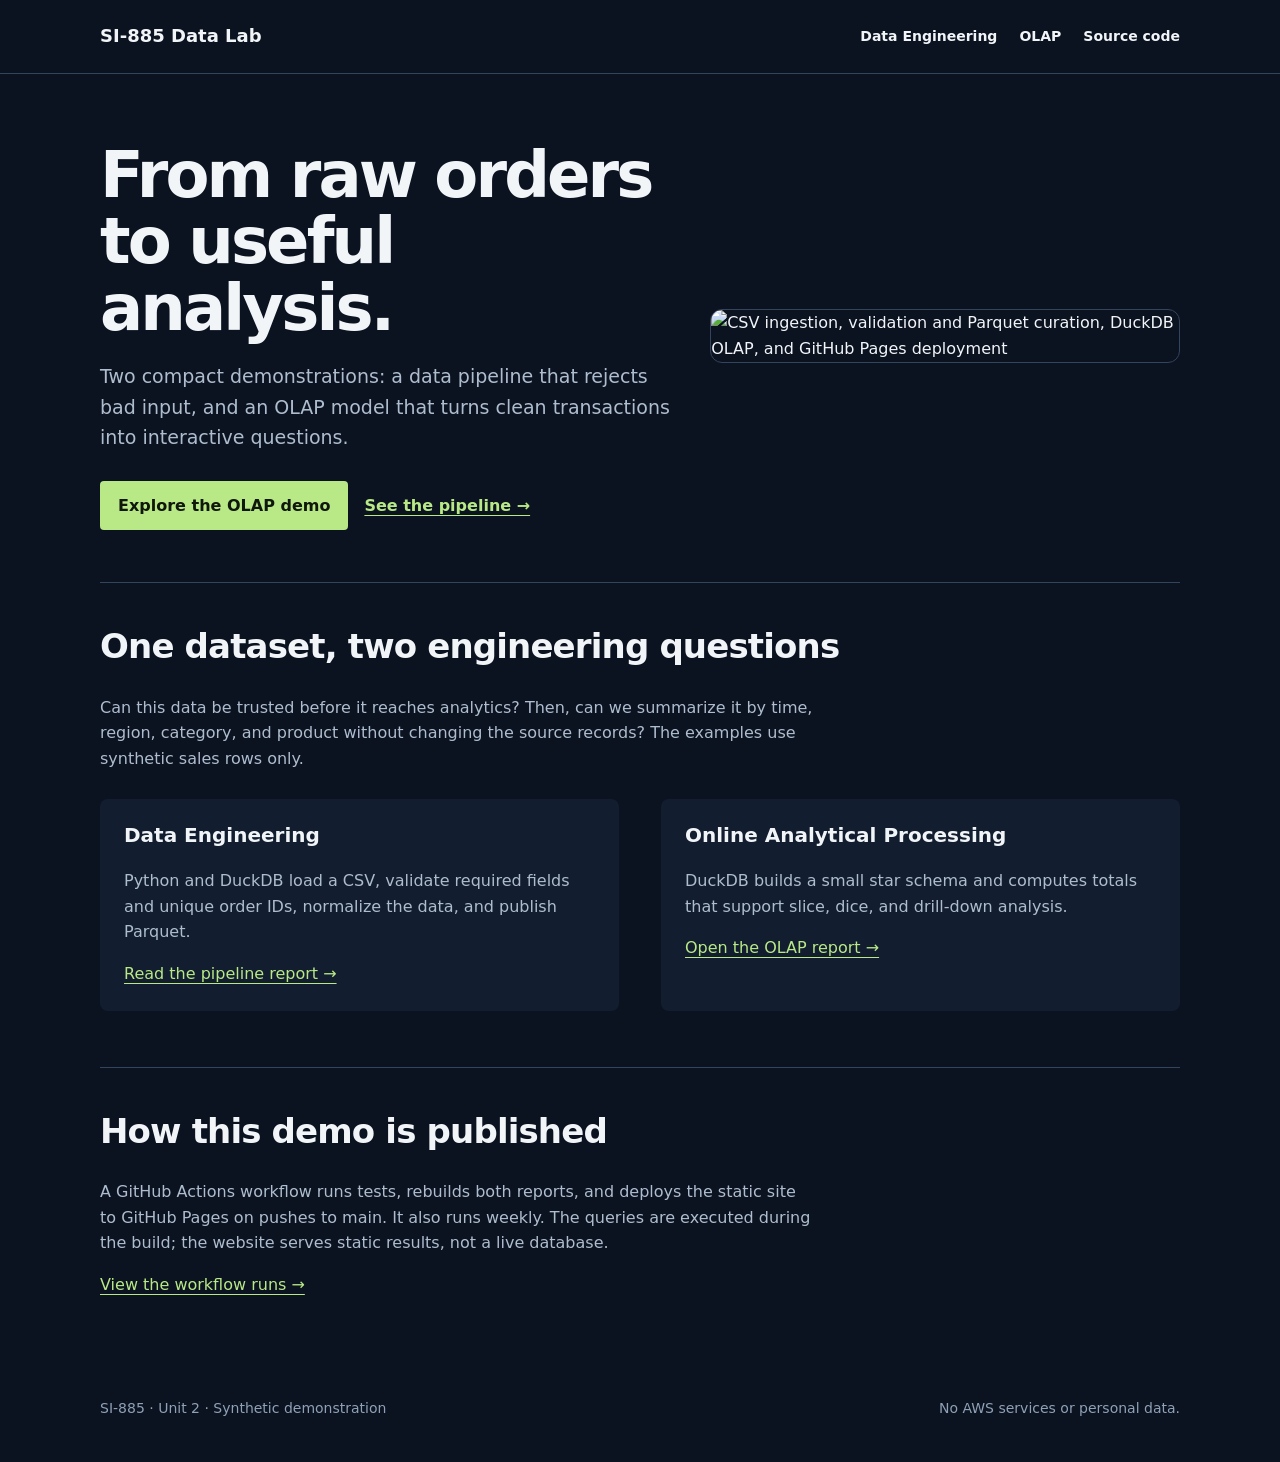
==== web/index.html @ 0cd95af5 "Build reproducible DuckDB ETL and OLAP demo" ====
<!doctype html>
<html lang="en">
<head><meta charset="utf-8"><meta name="viewport" content="width=device-width, initial-scale=1"><meta name="description" content="A reproducible DuckDB data engineering and OLAP demo, deployed with GitHub Actions."><title>SI-885 Data Lab</title><link rel="stylesheet" href="styles.css"></head>
<body>
<header><div class="wrap"><nav aria-label="Main navigation"><a class="brand" href="./">SI-885 Data Lab</a><div class="links"><a href="data-engineering/">Data Engineering</a><a href="olap/">OLAP</a><a href="https://github.com/andre-carbajal/si885-u2-analytics-lab">Source code</a></div></nav></div></header>
<main class="wrap">
  <section class="hero"><div><h1>From raw orders to useful analysis.</h1><p class="lede">Two compact demonstrations: a data pipeline that rejects bad input, and an OLAP model that turns clean transactions into interactive questions.</p><div class="actions"><a class="button" href="olap/">Explore the OLAP demo</a><a class="link" href="data-engineering/">See the pipeline →</a></div></div><img class="diagram" src="assets/architecture.svg" alt="CSV ingestion, validation and Parquet curation, DuckDB OLAP, and GitHub Pages deployment"></section>
  <section><h2>One dataset, two engineering questions</h2><p class="intro">Can this data be trusted before it reaches analytics? Then, can we summarize it by time, region, category, and product without changing the source records? The examples use synthetic sales rows only.</p><div class="columns"><article class="panel"><h3>Data Engineering</h3><p>Python and DuckDB load a CSV, validate required fields and unique order IDs, normalize the data, and publish Parquet.</p><a href="data-engineering/">Read the pipeline report →</a></article><article class="panel"><h3>Online Analytical Processing</h3><p>DuckDB builds a small star schema and computes totals that support slice, dice, and drill-down analysis.</p><a href="olap/">Open the OLAP report →</a></article></div></section>
  <section><h2>How this demo is published</h2><p class="intro">A GitHub Actions workflow runs tests, rebuilds both reports, and deploys the static site to GitHub Pages on pushes to main. It also runs weekly. The queries are executed during the build; the website serves static results, not a live database.</p><p><a href="https://github.com/andre-carbajal/si885-u2-analytics-lab/actions">View the workflow runs →</a></p></section>
</main><footer><div class="wrap"><span>SI-885 · Unit 2 · Synthetic demonstration</span><span>No AWS services or personal data.</span></div></footer>
</body></html>
---- web/styles.css ----
:root{color-scheme:dark;--bg:#0b1220;--surface:#121e2f;--surface2:#18263a;--ink:#f2f5f8;--muted:#aebdce;--soft:#8fa1b6;--accent:#b8e986;--border:#33445d;--max:1080px;font-family:Inter,ui-sans-serif,system-ui,-apple-system,BlinkMacSystemFont,"Segoe UI",sans-serif}*{box-sizing:border-box}body{margin:0;background:var(--bg);color:var(--ink);font-size:16px;line-height:1.6}a{color:var(--accent);text-underline-offset:4px}a:hover{color:#d3f5ae}a:focus-visible,button:focus-visible{outline:3px solid var(--accent);outline-offset:4px}.wrap{width:min(calc(100% - 40px),var(--max));margin:auto}header{padding:22px 0;border-bottom:1px solid var(--border)}nav{display:flex;align-items:center;justify-content:space-between;gap:20px}nav a{color:var(--ink);font-weight:600;text-decoration:none}nav .brand{font-size:18px}nav .links{display:flex;gap:22px;font-size:14px}.hero{padding:68px 0 52px;display:grid;grid-template-columns:1.1fr .9fr;align-items:center;gap:36px}h1,h2,h3,p{margin-top:0}h1{font-size:clamp(38px,5.2vw,64px);line-height:1.04;letter-spacing:-.045em;margin-bottom:20px;max-width:13ch}h2{font-size:clamp(25px,3vw,34px);line-height:1.15;letter-spacing:-.025em}h3{font-size:20px;line-height:1.25}.lede{font-size:19px;color:var(--muted);max-width:54ch;margin-bottom:28px}.actions{display:flex;flex-wrap:wrap;gap:16px;align-items:center}.button{display:inline-block;background:var(--accent);color:#10170c;text-decoration:none;font-weight:700;padding:12px 18px;border-radius:4px}.button:hover{background:#d3f5ae;color:#10170c}.link{font-weight:600}.diagram{width:100%;display:block;border-radius:12px;border:1px solid var(--border)}section{padding:44px 0 56px}section+section{border-top:1px solid var(--border)}.intro{max-width:70ch;color:var(--muted)}.columns{display:grid;grid-template-columns:repeat(2,minmax(0,1fr));gap:42px;margin-top:28px}.panel{background:var(--surface);padding:24px;border-radius:8px}.panel p,.muted{color:var(--muted)}.stats{display:flex;gap:12px;flex-wrap:wrap;margin:20px 0 30px}.stat{background:var(--surface);padding:16px 20px;min-width:150px;border-radius:6px}.stat strong{display:block;font-size:24px}.stat span{font-size:13px;color:var(--soft)}.bars{display:grid;gap:12px}.bar-row{display:grid;grid-template-columns:minmax(90px,135px) 1fr minmax(80px,120px);align-items:center;gap:12px;font-size:14px}.bar-track{height:12px;background:var(--surface2);border-radius:2px;overflow:hidden}.bar-fill{height:100%;background:var(--accent);width:0;transition:width .4s ease}.bar-value{text-align:right;color:var(--muted);font-variant-numeric:tabular-nums}pre{overflow:auto;padding:20px;background:#070c15;color:#e7edf6;border-radius:8px;font-size:14px;line-height:1.5}code{font-family:ui-monospace,SFMono-Regular,Consolas,monospace}table{width:100%;border-collapse:collapse;text-align:left;font-size:14px}th,td{padding:10px 12px;border-bottom:1px solid var(--border)}th{color:var(--soft);font-weight:600}td:last-child{text-align:right;font-variant-numeric:tabular-nums}.table-scroll{overflow-x:auto}.callout{border-left:4px solid var(--accent);padding:4px 0 4px 18px;color:var(--muted)}footer{padding:28px 0 42px;color:var(--soft);font-size:14px}footer .wrap{display:flex;justify-content:space-between;gap:18px;flex-wrap:wrap}.error{color:#ff9c9c}@media(max-width:760px){.hero{grid-template-columns:1fr;padding-top:48px}.diagram{order:2}.columns{grid-template-columns:1fr;gap:22px}nav{align-items:flex-start;flex-direction:column}nav .links{flex-wrap:wrap;gap:14px}h1{max-width:16ch}.wrap{width:min(calc(100% - 28px),var(--max))}}@media(prefers-reduced-motion:reduce){*,*::before,*::after{scroll-behavior:auto!important;transition:none!important}}
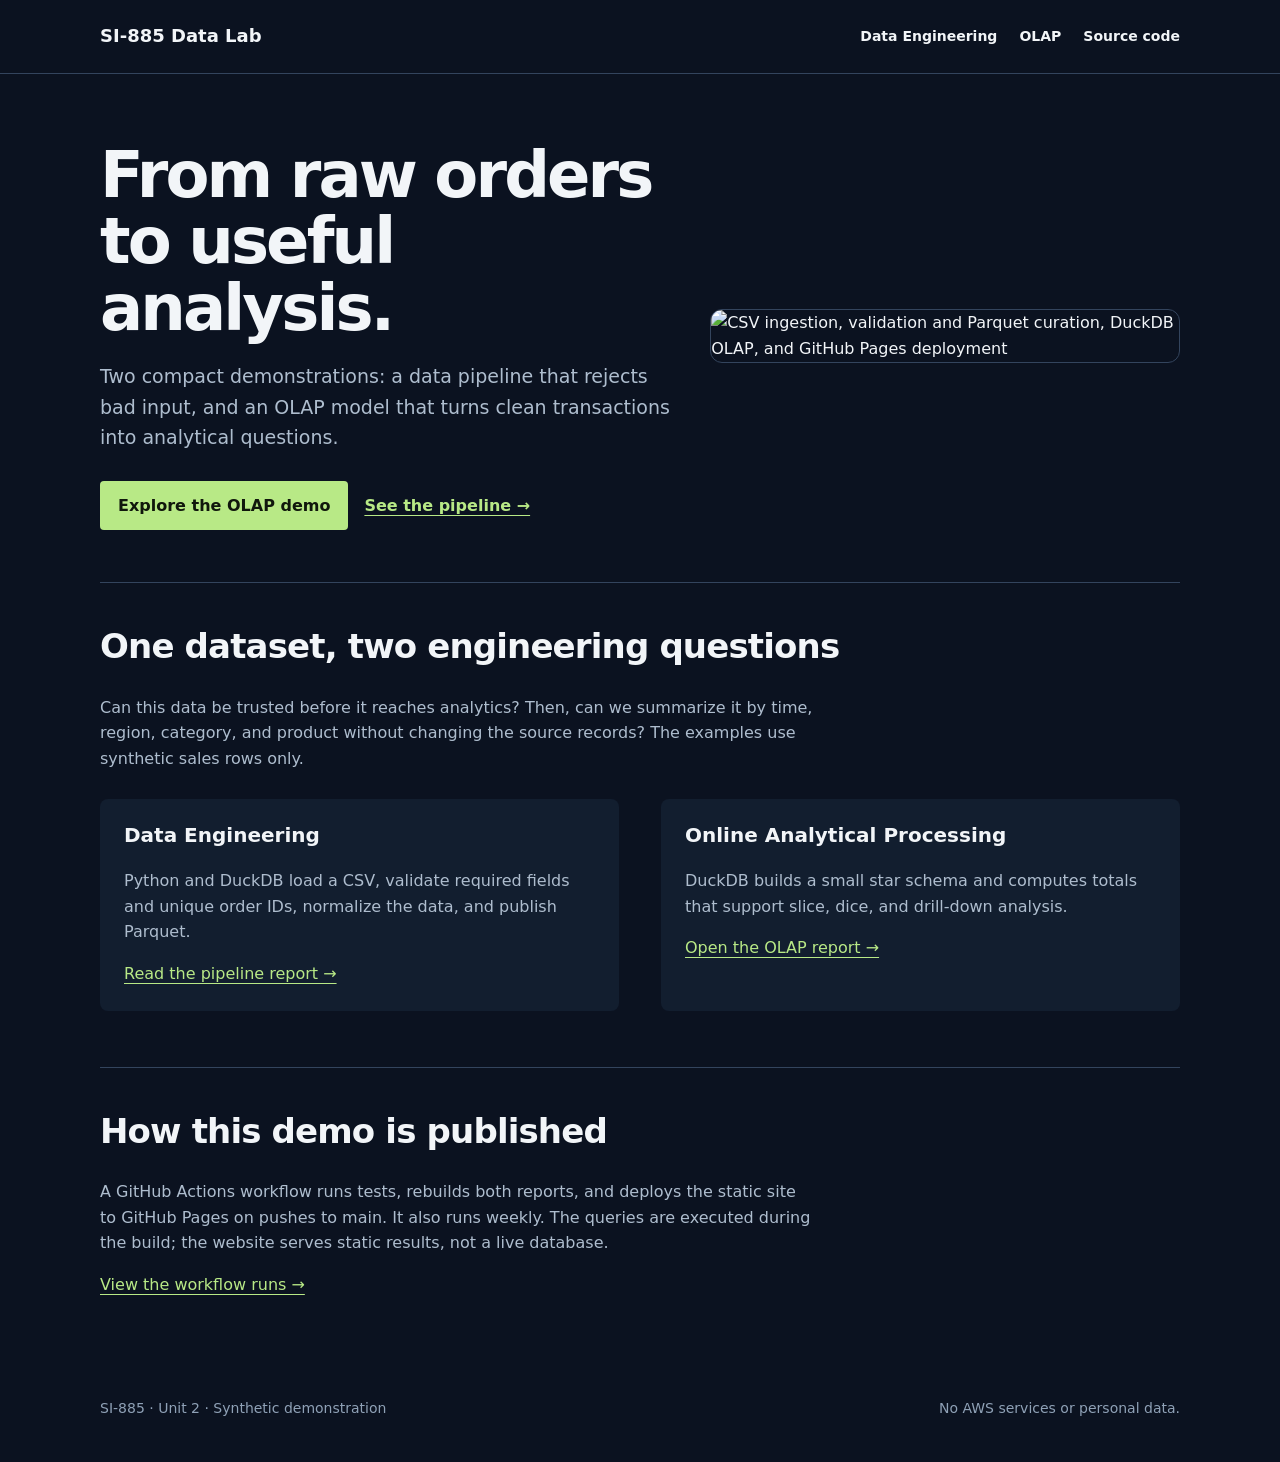
==== commit e8e4715d: "Clarify synthetic currency and dashboard scope" ====
--- a/web/index.html
+++ b/web/index.html
@@ -4,7 +4,7 @@
 <body>
 <header><div class="wrap"><nav aria-label="Main navigation"><a class="brand" href="./">SI-885 Data Lab</a><div class="links"><a href="data-engineering/">Data Engineering</a><a href="olap/">OLAP</a><a href="https://github.com/andre-carbajal/si885-u2-analytics-lab">Source code</a></div></nav></div></header>
 <main class="wrap">
-  <section class="hero"><div><h1>From raw orders to useful analysis.</h1><p class="lede">Two compact demonstrations: a data pipeline that rejects bad input, and an OLAP model that turns clean transactions into interactive questions.</p><div class="actions"><a class="button" href="olap/">Explore the OLAP demo</a><a class="link" href="data-engineering/">See the pipeline →</a></div></div><img class="diagram" src="assets/architecture.svg" alt="CSV ingestion, validation and Parquet curation, DuckDB OLAP, and GitHub Pages deployment"></section>
+  <section class="hero"><div><h1>From raw orders to useful analysis.</h1><p class="lede">Two compact demonstrations: a data pipeline that rejects bad input, and an OLAP model that turns clean transactions into analytical questions.</p><div class="actions"><a class="button" href="olap/">Explore the OLAP demo</a><a class="link" href="data-engineering/">See the pipeline →</a></div></div><img class="diagram" src="assets/architecture.svg" alt="CSV ingestion, validation and Parquet curation, DuckDB OLAP, and GitHub Pages deployment"></section>
   <section><h2>One dataset, two engineering questions</h2><p class="intro">Can this data be trusted before it reaches analytics? Then, can we summarize it by time, region, category, and product without changing the source records? The examples use synthetic sales rows only.</p><div class="columns"><article class="panel"><h3>Data Engineering</h3><p>Python and DuckDB load a CSV, validate required fields and unique order IDs, normalize the data, and publish Parquet.</p><a href="data-engineering/">Read the pipeline report →</a></article><article class="panel"><h3>Online Analytical Processing</h3><p>DuckDB builds a small star schema and computes totals that support slice, dice, and drill-down analysis.</p><a href="olap/">Open the OLAP report →</a></article></div></section>
   <section><h2>How this demo is published</h2><p class="intro">A GitHub Actions workflow runs tests, rebuilds both reports, and deploys the static site to GitHub Pages on pushes to main. It also runs weekly. The queries are executed during the build; the website serves static results, not a live database.</p><p><a href="https://github.com/andre-carbajal/si885-u2-analytics-lab/actions">View the workflow runs →</a></p></section>
 </main><footer><div class="wrap"><span>SI-885 · Unit 2 · Synthetic demonstration</span><span>No AWS services or personal data.</span></div></footer>
